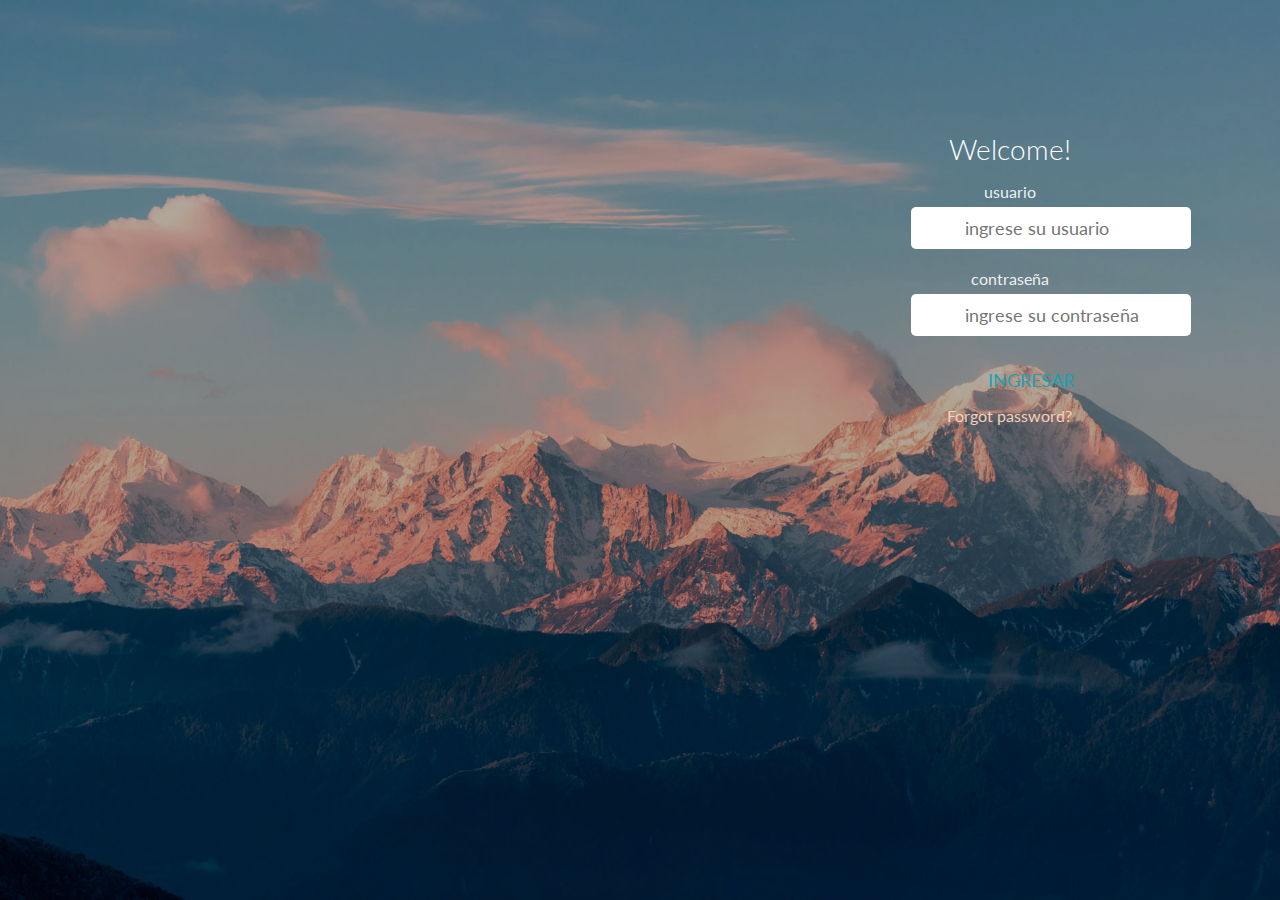
==== inicio/index.html @ 82b0949e "actualizacion de proyecto" ====
<!DOCTYPE html> 
 <html lang="es"> 

    <!-- <meta name="viewport" content="width=device-width,initial-scale=1"/> -->
    <meta name="viewport" content="width=device-width, initial-scale=1, shrink-to-fit=no">
<head>
     <link rel="stylesheet" href="https://cdn.jsdelivr.net/npm/bootstrap@4.0.0/dist/css/bootstrap.min.css" integrity="sha384-Gn5384xqQ1aoWXA+058RXPxPg6fy4IWvTNh0E263XmFcJlSAwiGgFAW/dAiS6JXm" crossorigin="anonymous">
    <meta charset="UTF-8">
    <meta name="viewport" content="width=device-width, initial-scale=1.0">
    <title>web</title>
    <meta charset="utf-8">

	<link href="https://fonts.googleapis.com/css?family=Lato:300,400,700&display=swap" rel="stylesheet">
	<link rel="stylesheet" href="https://stackpath.bootstrapcdn.com/font-awesome/4.7.0/css/font-awesome.min.css">
	<link rel="stylesheet" href="css/style.css">

    <link rel="stylesheet" href="login.css">
    <link rel="stylesheet" href="css/cabecera.css">
    <link rel="stylesheet" href="https://cdnjs.cloudflare.com/ajax/libs/animate.css/4.0.0/animate.min.css">
</head>
<body class="img js-fullheight" style="background-image: url(images/bg.jpg);">
	<section class="ftco-section">
		<div class="container">
			<div class="row justify-content-md-center">
				<div class="col-md-5 text-center mb-6">
					
				</div>
<body>
   <form action="validar.php" method="post">
    <section class="text-center">
        
            <div class="row d-flex justify-content-center">
              <div class="col-lg-1">
                <form>

    <div class="row align-items-center">
      <div class="row justify-content-center">
				<div class="col-md-4 col-lg-9">
					<div class="login-wrap p-2">
            <h1 class="animate__animated animate__backInLeft">
		      	<h3 class="mb-8 text-center">Welcome!</h3>
		      	<form action="#" class="signin-form">
		      		<div class="form-group">
   <!-- <h1 class="animate__animated animate__backInLeft"><div class="container p-1 my-1 bg-dark text-white"><div class="card-body p-5 shadow-5 text-center"> -->
              <!-- <h2 class="fw-bold mb-5">Sistema de evaluación Iajare</h1></form></div></body></div> -->

    <p>usuario <input class="text-left " type="text"  placeholder="ingrese su usuario" name="usuario"></p>
   <p><div class="form-outline mb-4 ">
 
    <p>contraseña <input type="password" placeholder="ingrese su contraseña" name="contraseña"></p>
          </div><input type="submit" value="Ingresar" class="btn btn-outline-info">
          <a href="#" class="mb-6 text-center">Forgot password?
          <div class="w-50 text-md-left"></a>
            

          </div>
          </div>
        </div>
      </div>
   
   </form> 
</selection>
<script src="js/jquery.min.js"></script>
<script src="js/popper.js"></script>
<script src="js/bootstrap.min.js"></script>
<script src="js/main.js"></script>
</body>
</html>
---- inicio/login.css ----
/* *{
	padding: 0;
	margin: 0;
	font-family: century Arial, Helvetica, sans-serif;
	text-align: center;
}

form {
	padding: 50px 20px;
	background-color: #07485ca6;
	margin: calc(25% + 100px);
	margin-top: 70px;
	padding-top: 28px;
	margin-bottom: 30px
}

h1 {
	text-align: center;
	padding: 12px;
	color: rgb(60, 163, 211)
}

input {
	width: calc(100% - 20px);
	padding: 9px;
	margin: auto;
	margin-top: 12px;
	font-size: 16px
}

input[type='submit']{
	background-color: #48e;
	color: #fff;
	width: calc(80% - 20px);
	margin: 0 10%;
	margin-top: 22px;
	border: none;
	
}


.ok {
	text-align: center;
	width: 100%;
	padding: 12px;
	background-color: #1e6;
	color: #fff
}
.bad {
	text-align: center;
	width: 100%;
	padding: 12px;
	background-color: rgb(243, 89, 89);
	color: #fff
}
.off{
	text-align: center;
	width: 100%;
	padding: 12px;
	background-color: rgb(0, 0, 0);
	color: #fff

}
body{
	background-image:url(fondolegal.jpg);
	width: 100%;
	height:100%vh;
	background-size: cover;

	color:white;
	
}
.mensaje{
	width: 100%;
	max-width: 350px;
	margin: auto;
	margin-top: 20px;
	text-align: left;
	padding: 6px;
	color: red;

}
h6 {
	text-align: center;
	padding: 12px;
    color: rgb(216, 58, 58);
    line-height: 20px;
}
.gabo{
	padding: 50px 20px;
	background-color: #381b1ba6;
	margin: calc(25% + 100px);
	margin-top: 70px;
	padding-top: 28px;
    margin-bottom: 30px;
    line-height: 20px;
}
header{
    width: 100%;
    color: #fff;
    display: flex;
    flex-wrap: wrap;
    align-items: center;
    align-content: space-between;
    background-color: rgba(226, 5, 5, 0.3);
}
header h1{
    margin-left: 5px;
    align-items: center;
    width: calc(20% - 100px);
    font-family: montez;
    font-size: 55px;
}
header a{
    margin-right: 30px;
    text-align: center;
    text-decoration: none;
    color: #fff;
    font-size: 25px;
    transition: all ease 300ms;
}
.login-box{
	background-image:url(../IMG/logogae.png);
	width: 100px;
	height: 100px;
	border-radius: 50%;
	position: absolute;
	top: -50px;
	left: calc(50% - 50px);
} */

body{
    background-color:rgb(253, 253, 250);
    background-size:cover;
}

.main-section{
    margin:0 auto;
    margin-top:25%;
    padding: 0;
}

.modal-content{
    background-color: #3b4652;
    opacity: .85;
    padding: 0 20px;
    box-shadow: 0px 0px 3px #848484;
}
.user-img{
    margin-top: -50px;
    margin-bottom: 35px;
}

.user-img img{
    width: 100xp;
    height: 100px;
    box-shadow: 0px 0px 3px #b9b8b8;
    border-radius: 50%;
}

.form-group input{
    height: 42px;
    font-size: 18px;
    border:0;
    padding-left: 54px;
    border-radius: 5px;
}

.form-group::before{
    font-family: "Font Awesome\ 5 Free";
    position: absolute;
    left: 28px;
    font-size: 22px;
    padding-top:4px;
}

.form-group#user-group::before{
    content: "\f007";
}

.form-group#contrasena-group::before{
    content: "\f023";
}

button{
    width: 60%;
    margin: 5px 0 25px;
}

.forgot{
    padding: 5px 0;
}

.forgot a{
    color: white;
}
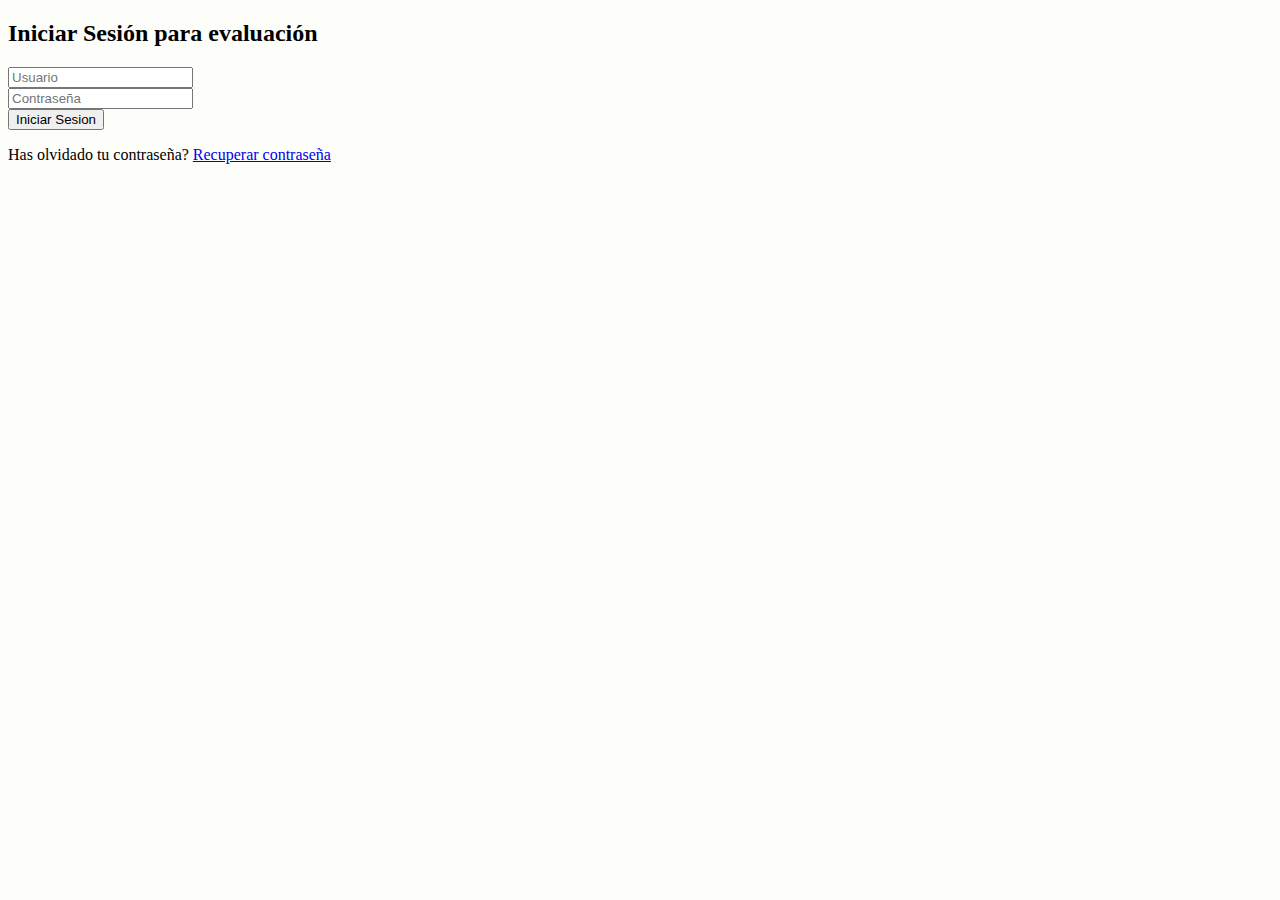
==== commit ad620b06: "boton de recuperar contraseña" ====
--- a/inicio/index.html
+++ b/inicio/index.html
@@ -1,66 +1,51 @@
-<!DOCTYPE html> 
- <html lang="es"> 
+<!DOCTYPE html>
+<html lang="en">
+<head>
+	<meta charset="UTF-8">
+	<meta name="viewport" content="width=device-width, initial-scale=1.0">
+	<title>Login</title>
+	<link rel="stylesheet" href="login.css">
+</head>
+<body>
+  <form action="validar.php" method="post">
+    <section class="text-center">
 
-    <!-- <meta name="viewport" content="width=device-width,initial-scale=1"/> -->
-    <meta name="viewport" content="width=device-width, initial-scale=1, shrink-to-fit=no">
-<head>
-     <link rel="stylesheet" href="https://cdn.jsdelivr.net/npm/bootstrap@4.0.0/dist/css/bootstrap.min.css" integrity="sha384-Gn5384xqQ1aoWXA+058RXPxPg6fy4IWvTNh0E263XmFcJlSAwiGgFAW/dAiS6JXm" crossorigin="anonymous">
-    <meta charset="UTF-8">
-    <meta name="viewport" content="width=device-width, initial-scale=1.0">
-    <title>web</title>
-    <meta charset="utf-8">
+	<section>
+		<div class="color"></div>
+		<div class="color"></div>
+		<div class="color"></div>
+		<div class="box">
+			<div class="square" style="--i:0;"></div>
+			<div class="square" style="--i:1;"></div>
+			<div class="square" style="--i:2;"></div>
+			<div class="square" style="--i:3;"></div>
+			<div class="square" style="--i:4;"></div>
+			 <div class="container">
+			 	<div class="form">
+			 		<h2>Iniciar Sesión para evaluación</h2>
+			 		<form >
+			 			<div class="inputBox">
+			 				<input type="text" placeholder="Usuario" name="usuario"/>
+			 			</div>
+			 			<div class="inputBox">
+			 				<input type="password" placeholder="Contraseña" name="contraseña"/>
+			 			</div>
+			 			<div class="inputBox">
+							
+			 				<input type="submit" value="Iniciar Sesion" />
+			 			</div>
+			 			<p class="forget">
+			 				Has olvidado tu contraseña? <a href="recuperar.html">Recuperar contraseña</a>
+			 			</p>
 
-	<link href="https://fonts.googleapis.com/css?family=Lato:300,400,700&display=swap" rel="stylesheet">
-	<link rel="stylesheet" href="https://stackpath.bootstrapcdn.com/font-awesome/4.7.0/css/font-awesome.min.css">
-	<link rel="stylesheet" href="css/style.css">
-
-    <link rel="stylesheet" href="login.css">
-    <link rel="stylesheet" href="css/cabecera.css">
-    <link rel="stylesheet" href="https://cdnjs.cloudflare.com/ajax/libs/animate.css/4.0.0/animate.min.css">
-</head>
-<body class="img js-fullheight" style="background-image: url(images/bg.jpg);">
-	<section class="ftco-section">
-		<div class="container">
-			<div class="row justify-content-md-center">
-				<div class="col-md-5 text-center mb-6">
-					
-				</div>
-<body>
-   <form action="validar.php" method="post">
-    <section class="text-center">
-        
-            <div class="row d-flex justify-content-center">
-              <div class="col-lg-1">
-                <form>
-
-    <div class="row align-items-center">
-      <div class="row justify-content-center">
-				<div class="col-md-4 col-lg-9">
-					<div class="login-wrap p-2">
-            <h1 class="animate__animated animate__backInLeft">
-		      	<h3 class="mb-8 text-center">Welcome!</h3>
-		      	<form action="#" class="signin-form">
-		      		<div class="form-group">
-   <!-- <h1 class="animate__animated animate__backInLeft"><div class="container p-1 my-1 bg-dark text-white"><div class="card-body p-5 shadow-5 text-center"> -->
-              <!-- <h2 class="fw-bold mb-5">Sistema de evaluación Iajare</h1></form></div></body></div> -->
-
-    <p>usuario <input class="text-left " type="text"  placeholder="ingrese su usuario" name="usuario"></p>
-   <p><div class="form-outline mb-4 ">
- 
-    <p>contraseña <input type="password" placeholder="ingrese su contraseña" name="contraseña"></p>
-          </div><input type="submit" value="Ingresar" class="btn btn-outline-info">
-          <a href="#" class="mb-6 text-center">Forgot password?
-          <div class="w-50 text-md-left"></a>
-            
-
-          </div>
-          </div>
-        </div>
-      </div>
-   
-   </form> 
-</selection>
-<script src="js/jquery.min.js"></script>
+						
+			 			
+			 		</form>
+			 	</div>
+			 </div>
+		</div>
+	</section>
+  <script src="js/jquery.min.js"></script>
 <script src="js/popper.js"></script>
 <script src="js/bootstrap.min.js"></script>
 <script src="js/main.js"></script>
